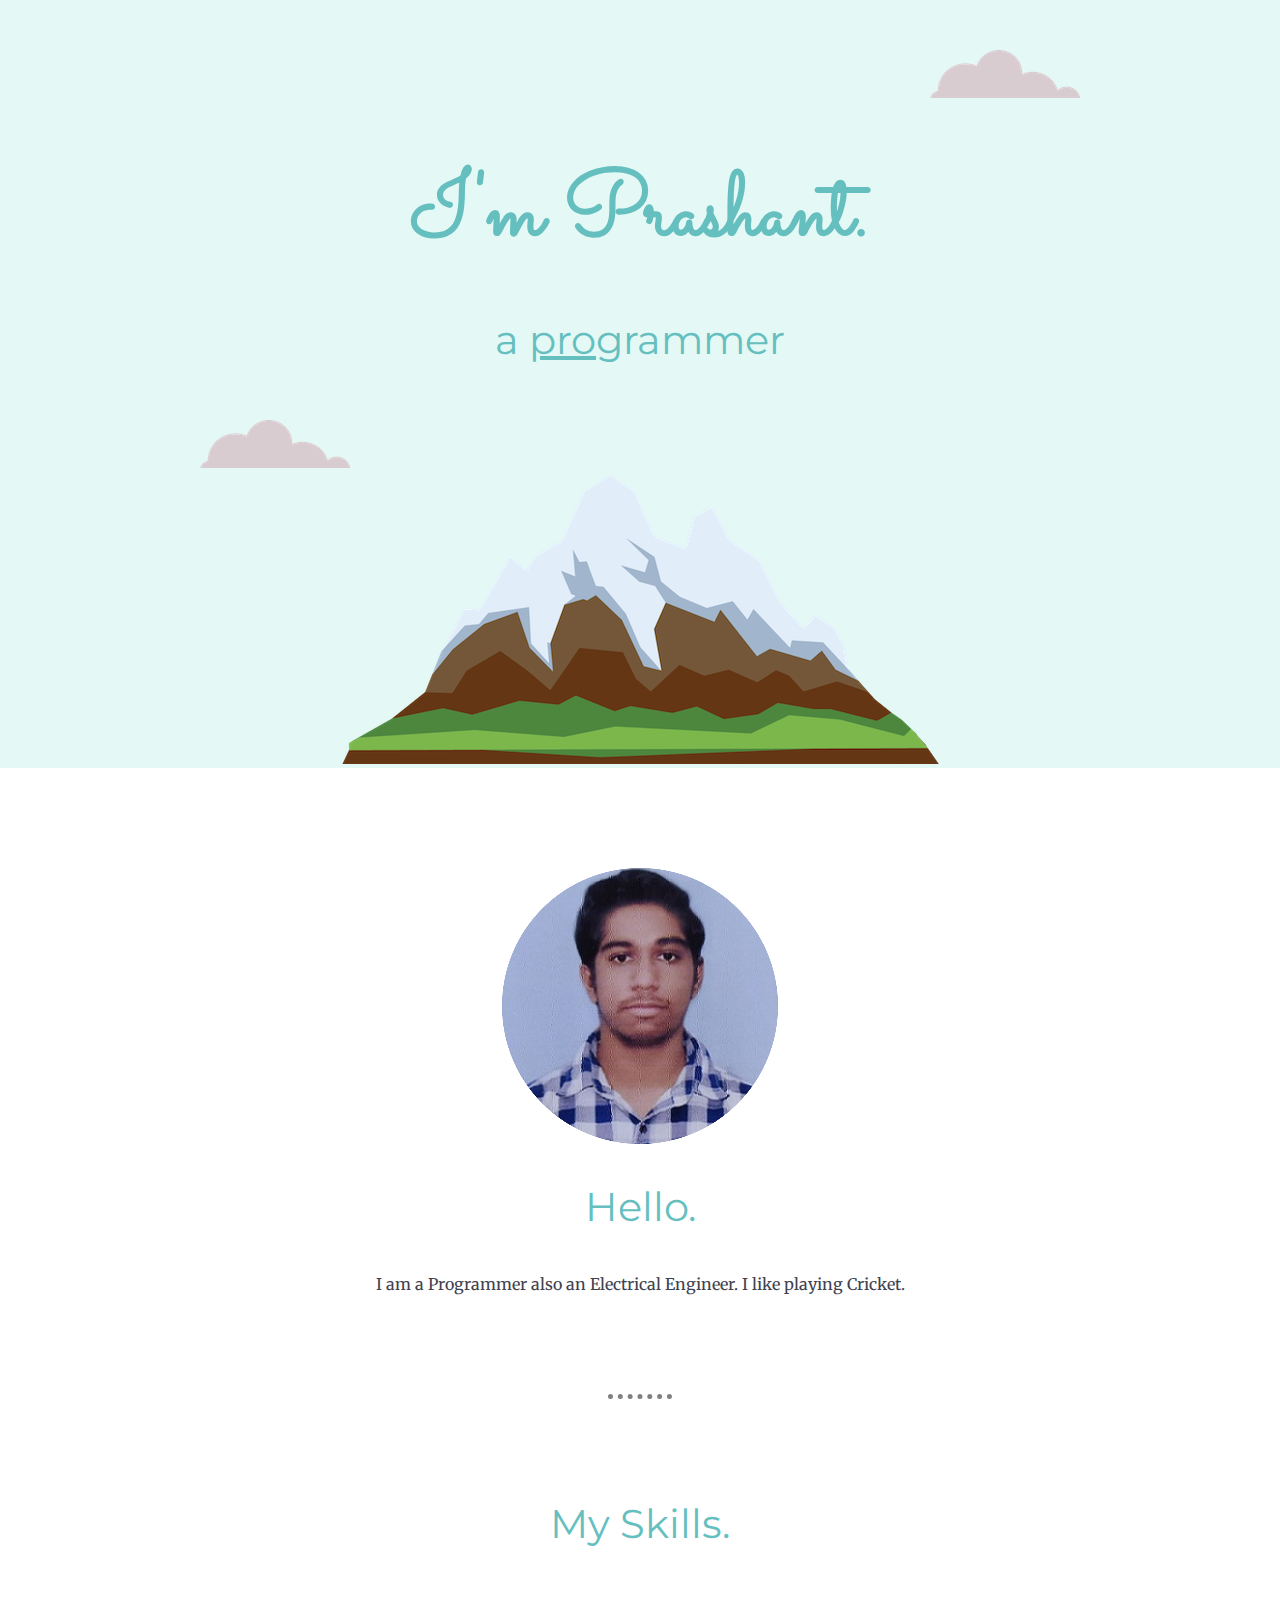
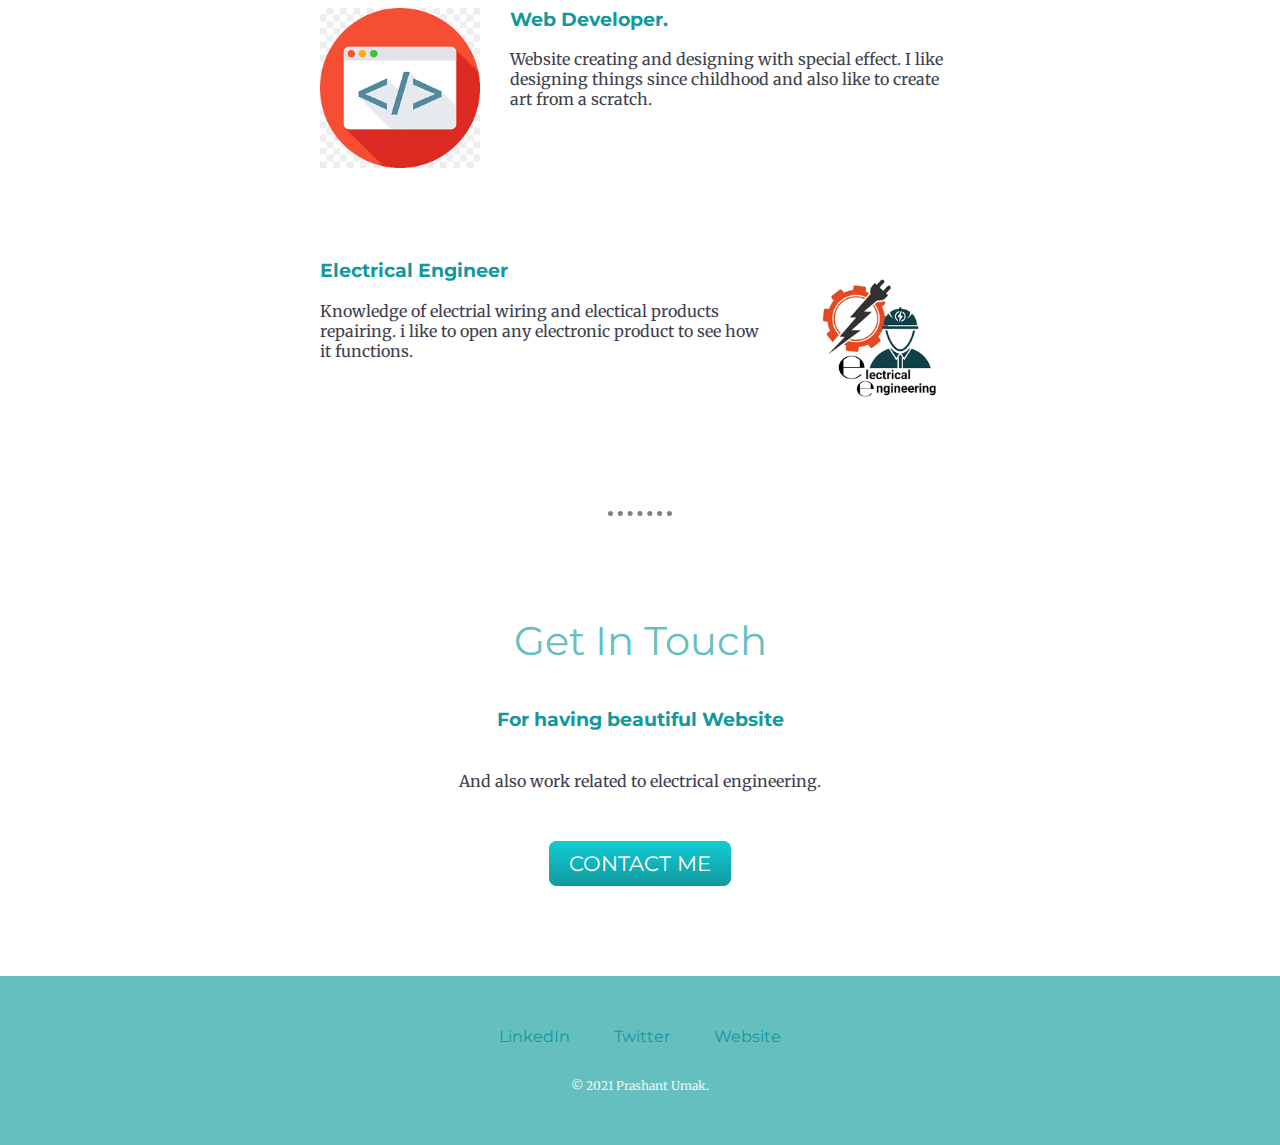
==== index.html @ 746f5343 "Add files via upload" ====
<!DOCTYPE html>
<head>
    <meta charset="UTF-8">
    <title>Prashant's site</title>
    <link rel="stylesheet" href="styles.css">
    <link rel="icon" href="favicon.ico">
    <link rel="preconnect" href="https://fonts.googleapis.com">
<link rel="preconnect" href="https://fonts.gstatic.com" crossorigin>
<link href="https://fonts.googleapis.com/css2?family=Merriweather&family=Montserrat&family=Sacramento&display=swap" rel="stylesheet">
</head>
<body>
    <div class="top-container">
        <img class="top-cloud" src="cloud.png" alt="cloud-img">
         <h1>I'm Prashant.</h1>
    <h2 >a <span class="pro">pro</span>grammer</h2>
    <img class="bottom-cloud" src="cloud.png" alt="cloud-img">
    <img src="mountain.png" alt="mountain-img">
    </div>
    <div class="middle-container">
        <div class="profile">
          <img src="prash.png" alt="prashant's profile">
          <h2>Hello.</h2>
          <p class="intro">I am a Programmer also an Electrical Engineer. I like playing Cricket.</p>
         
        </div>
        <hr>
        <div class="skills">
          <h2>My Skills.</h2>
          <div class="skill-row">
            <img class="progr" src="prog.png" alt="programmer">
            <h3>Web Developer.</h3>
            <p class="web-dev-info">Website creating and designing with special effect. I like designing things since childhood and also like to create art from a scratch.</p>
          </div>
          <div class="skill-row">
            <img class="elect" src="elect.png" alt="electrical engineer">
            <h3>Electrical Engineer</h3>
            <p class="ele-info">Knowledge of electrial wiring and electical products repairing. i like to open any electronic product to see how it functions.</p>
          </div>
        </div>
        <hr>
        <div class="contact-me">
          <h2>Get In Touch</h2>
          <h3>For having beautiful Website</h3>
          <p class="contact-messege">And also work related to electrical engineering.</p>
          
          <a class="btn" href="mailto:umakprashant@gmail.com">CONTACT ME</a>
          
        </div>
      </div>
      
      
      <div class="bottom-container">
       
        <a class="footer-link" href="https://www.linkedin.com/in/prashant-umak-654318175">LinkedIn</a>
        <a class="footer-link" href="https://mobile.twitter.com/UmakPrashant ">Twitter</a>
        <a class="footer-link" href="https://umakprashant.github.io/cv/">Website</a>
        <p class="copyright">© 2021 Prashant Umak.</p>
       
      </div>
      
</body>
</html>
---- styles.css ----
body{
    margin:0;
    text-align: center;
    font-family: 'Merriweather', serif;
    color: #40414e;
}
h1{
   
   font-size:5.625rem;
   margin: 50px auto 0 auto;
   color: #66bfbf;
   font-family: 'Sacramento', cursive;
   /*line-height: 2;*/
}
h2{
    font-family: 'Montserrat', sans-serif; 
    font-size: 2.5rem;
    color: #66bfbf;
    font-weight: normal;
    padding-bottom: 10px;
}
h3{
    font-family: 'Montserrat', sans-serif;
    color: #11999e;
}
hr{
    color:#eaf6f6;
    border-style: none;
border-top-style: dotted ;
border-color: grey;
border-width: 5px;
height: 0px;
width:5%;
margin: 100px auto;
}
A{color: #11999e;
    font-family: 'Montserrat', sans-serif;
    margin: 10px 20px;
    text-decoration: none;
}
a :hover{
    color: #eaf6f6;
}
.p{
    line-height: 2;
}

.copyright{
    color: #eaf6f6;
    font-size: 0.75rem;
    padding: 20px 0;
}
.pro {
text-decoration: underline;}
/*.intro {
    width: 30%;
    margin: auto;
}*/

.top-container 
{background-color:#E4F9F5;
    position: relative;
    padding-top: 100px;
}
.middle-container{
    margin: 100px 0;

}
.bottom-container {
    background-color: #66bfbf;
    padding-top: 50px;
    padding-bottom: 20px;

    
}
.bottom-cloud {
    position:absolute;
     left:200px ;
     bottom:300px ;
}
.top-cloud{
    position: absolute;
    right:200px;
    top:50px;
}
.skill-row{
    width:50%;
    margin: 50px auto 150px auto;
    text-align: left;
    
}
.progr{
    width:25%;
    float: left;
    margin-right: 30px;
    margin-bottom: 50px;
}
.elect{
    width:25%;
    float: right;
    margin-left: 30px;
    margin-bottom: 30px;
    
}
.contact-messege{
    width:40%;
    margin: 40px auto 60px;
}
.btn {
    background: #11cdd4;
    background-image: -webkit-linear-gradient(top, #11cdd4, #11999e);
    background-image: -moz-linear-gradient(top, #11cdd4, #11999e);
    background-image: -ms-linear-gradient(top, #11cdd4, #11999e);
    background-image: -o-linear-gradient(top, #11cdd4, #11999e);
    background-image: linear-gradient(to bottom, #11cdd4, #11999e);
    -webkit-border-radius: 8;
    -moz-border-radius: 8;
    border-radius: 8px;
    font-family: 'Montserrat', sans-serif;
    color: #ffffff;
    font-size: 21px;
    padding: 10px 20px 10px 20px;
    text-decoration: none;
  }
  
  .btn:hover {
    background: #30e3cb;
    background-image: -webkit-linear-gradient(top, #30e3cb, #2bc4ad);
    background-image: -moz-linear-gradient(top, #30e3cb, #2bc4ad);
    background-image: -ms-linear-gradient(top, #30e3cb, #2bc4ad);
    background-image: -o-linear-gradient(top, #30e3cb, #2bc4ad);
    background-image: linear-gradient(to bottom, #30e3cb, #2bc4ad);
    text-decoration: none;
  }
/*.web-dev-info{
    clear:left;
}
.ele-info{
   clear: right;
}*/
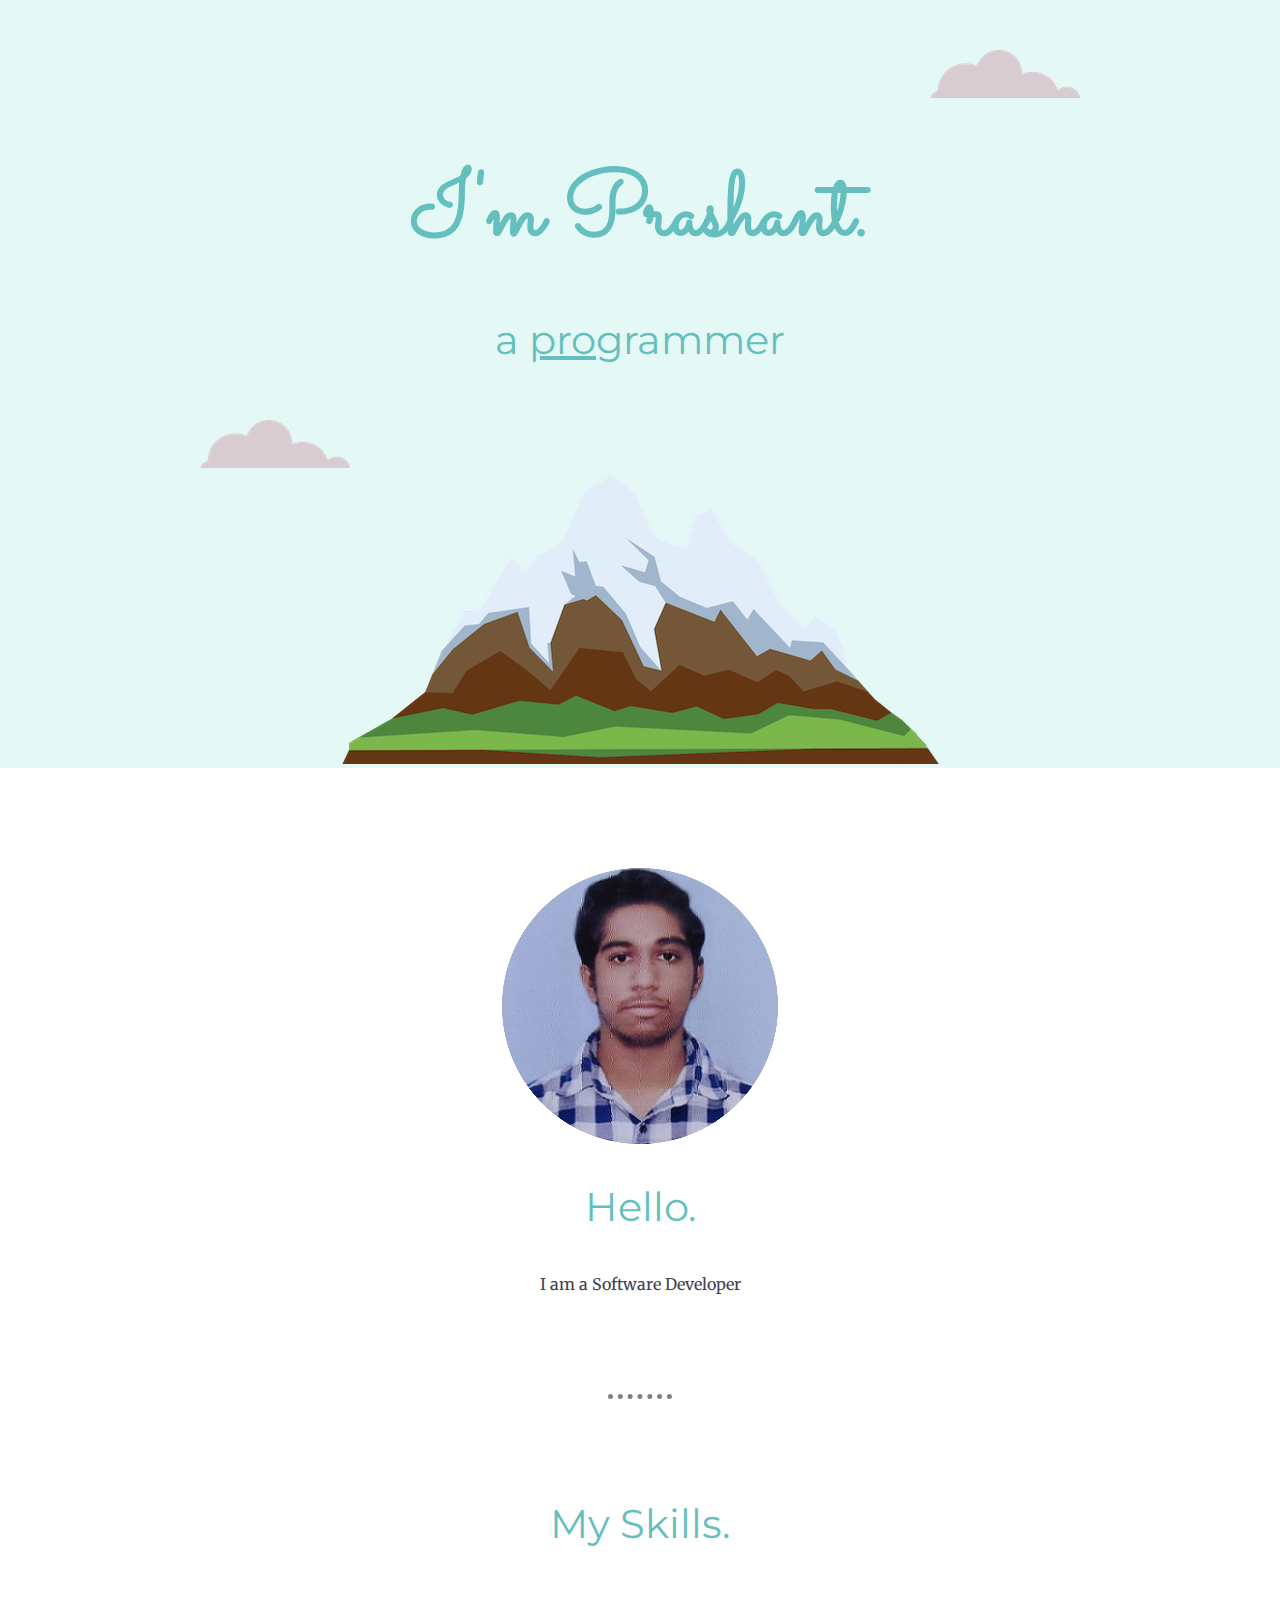
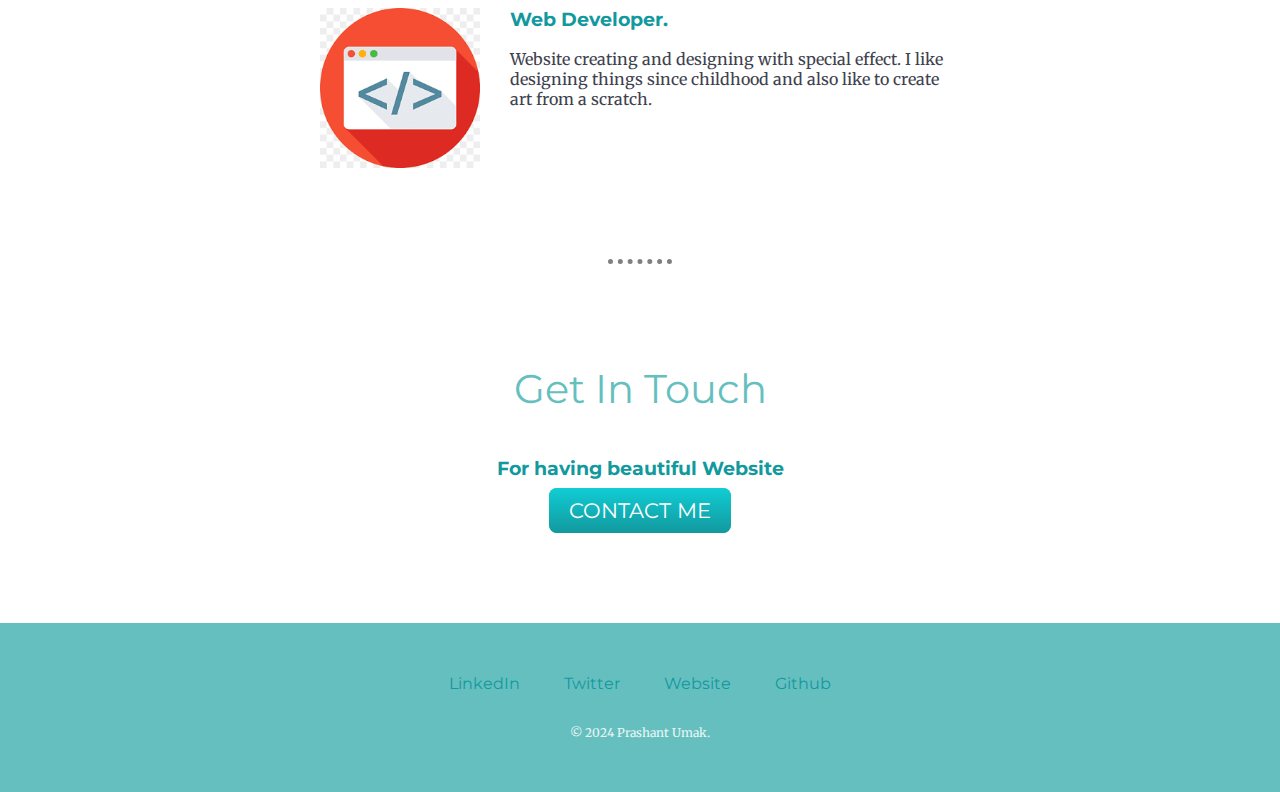
==== commit a4da0642: "make required changes" ====
--- a/index.html
+++ b/index.html
@@ -20,7 +20,7 @@
         <div class="profile">
           <img src="prash.png" alt="prashant's profile">
           <h2>Hello.</h2>
-          <p class="intro">I am a Programmer also an Electrical Engineer. I like playing Cricket.</p>
+          <p class="intro">I am a Software Developer</p>
          
         </div>
         <hr>
@@ -31,17 +31,12 @@
             <h3>Web Developer.</h3>
             <p class="web-dev-info">Website creating and designing with special effect. I like designing things since childhood and also like to create art from a scratch.</p>
           </div>
-          <div class="skill-row">
-            <img class="elect" src="elect.png" alt="electrical engineer">
-            <h3>Electrical Engineer</h3>
-            <p class="ele-info">Knowledge of electrial wiring and electical products repairing. i like to open any electronic product to see how it functions.</p>
-          </div>
+ 
         </div>
         <hr>
         <div class="contact-me">
           <h2>Get In Touch</h2>
           <h3>For having beautiful Website</h3>
-          <p class="contact-messege">And also work related to electrical engineering.</p>
           
           <a class="btn" href="mailto:umakprashant@gmail.com">CONTACT ME</a>
           
@@ -54,7 +49,8 @@
         <a class="footer-link" href="https://www.linkedin.com/in/prashant-umak-654318175">LinkedIn</a>
         <a class="footer-link" href="https://mobile.twitter.com/UmakPrashant ">Twitter</a>
         <a class="footer-link" href="https://umakprashant.github.io/cv/">Website</a>
-        <p class="copyright">© 2021 Prashant Umak.</p>
+        <a class="footer-link" href="https://github.com/umakprashant">Github</a>  
+        <p class="copyright">© 2024 Prashant Umak.</p>
        
       </div>
       
